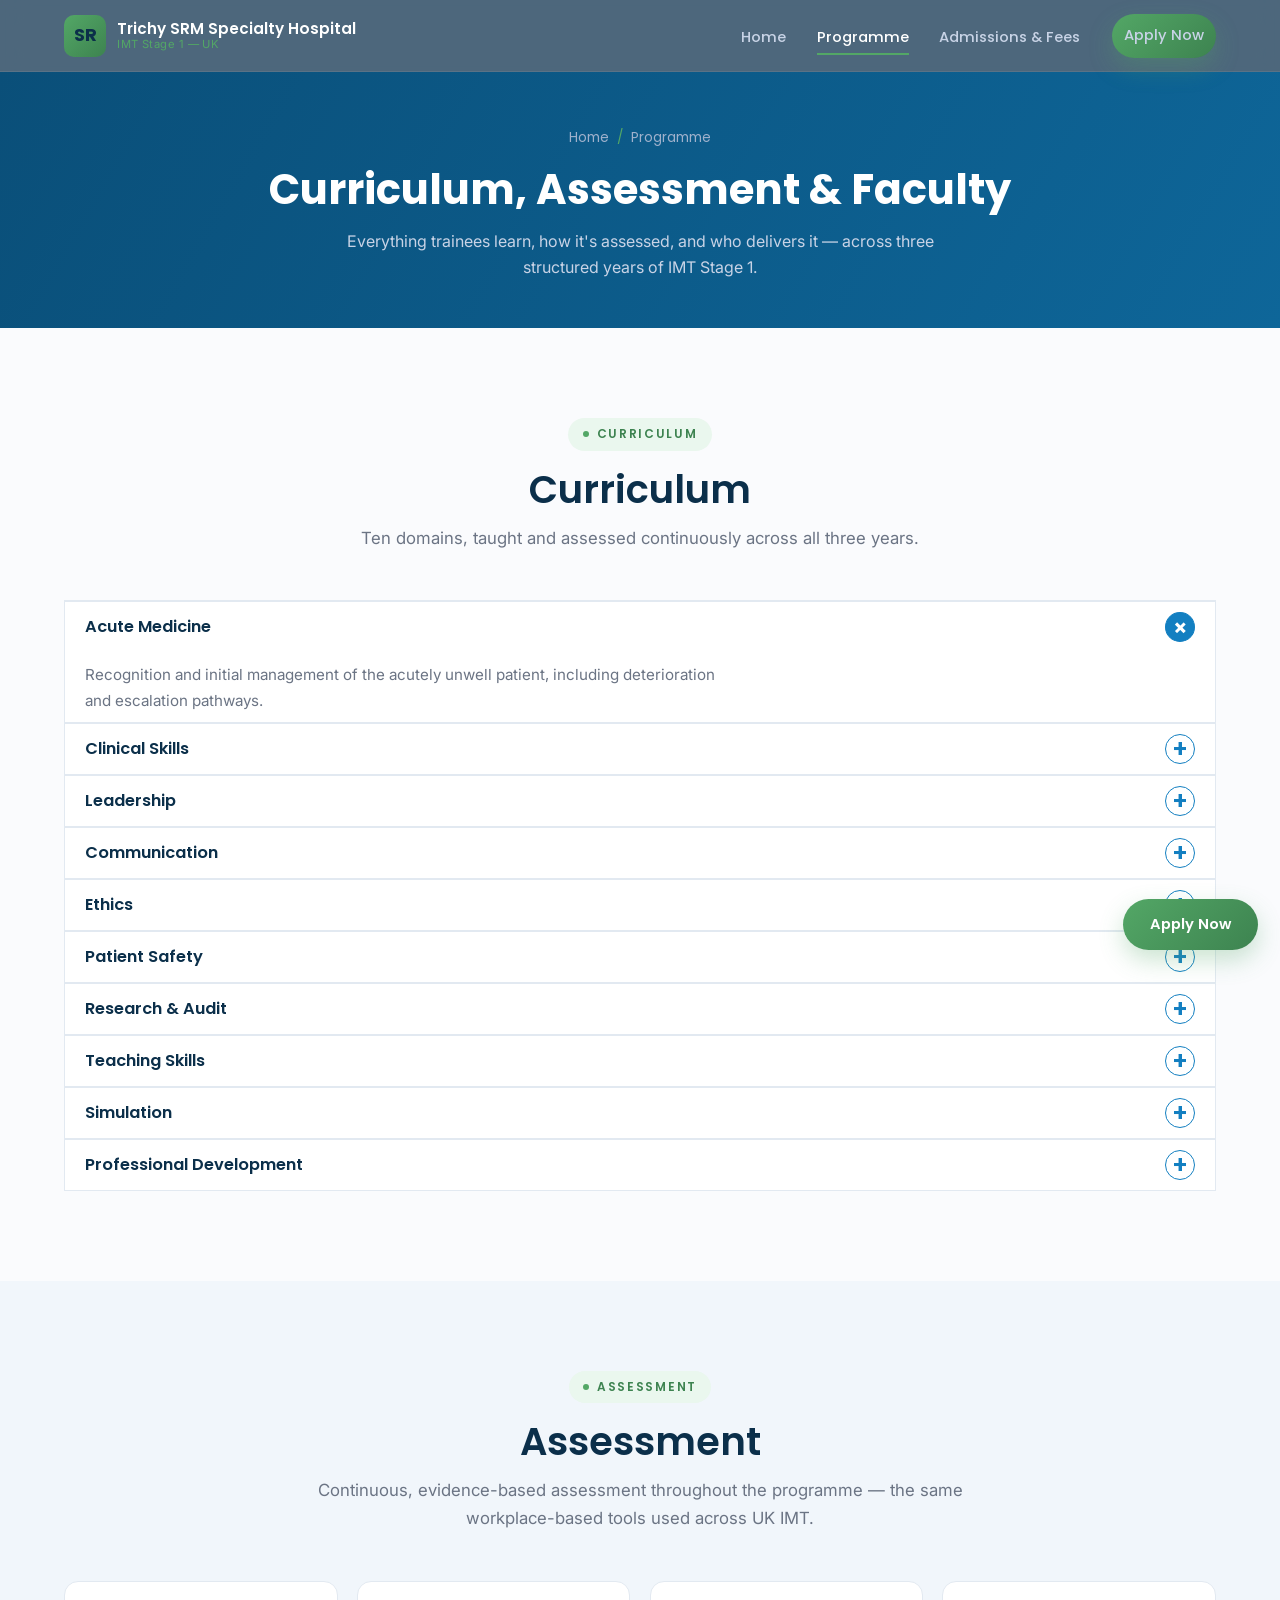
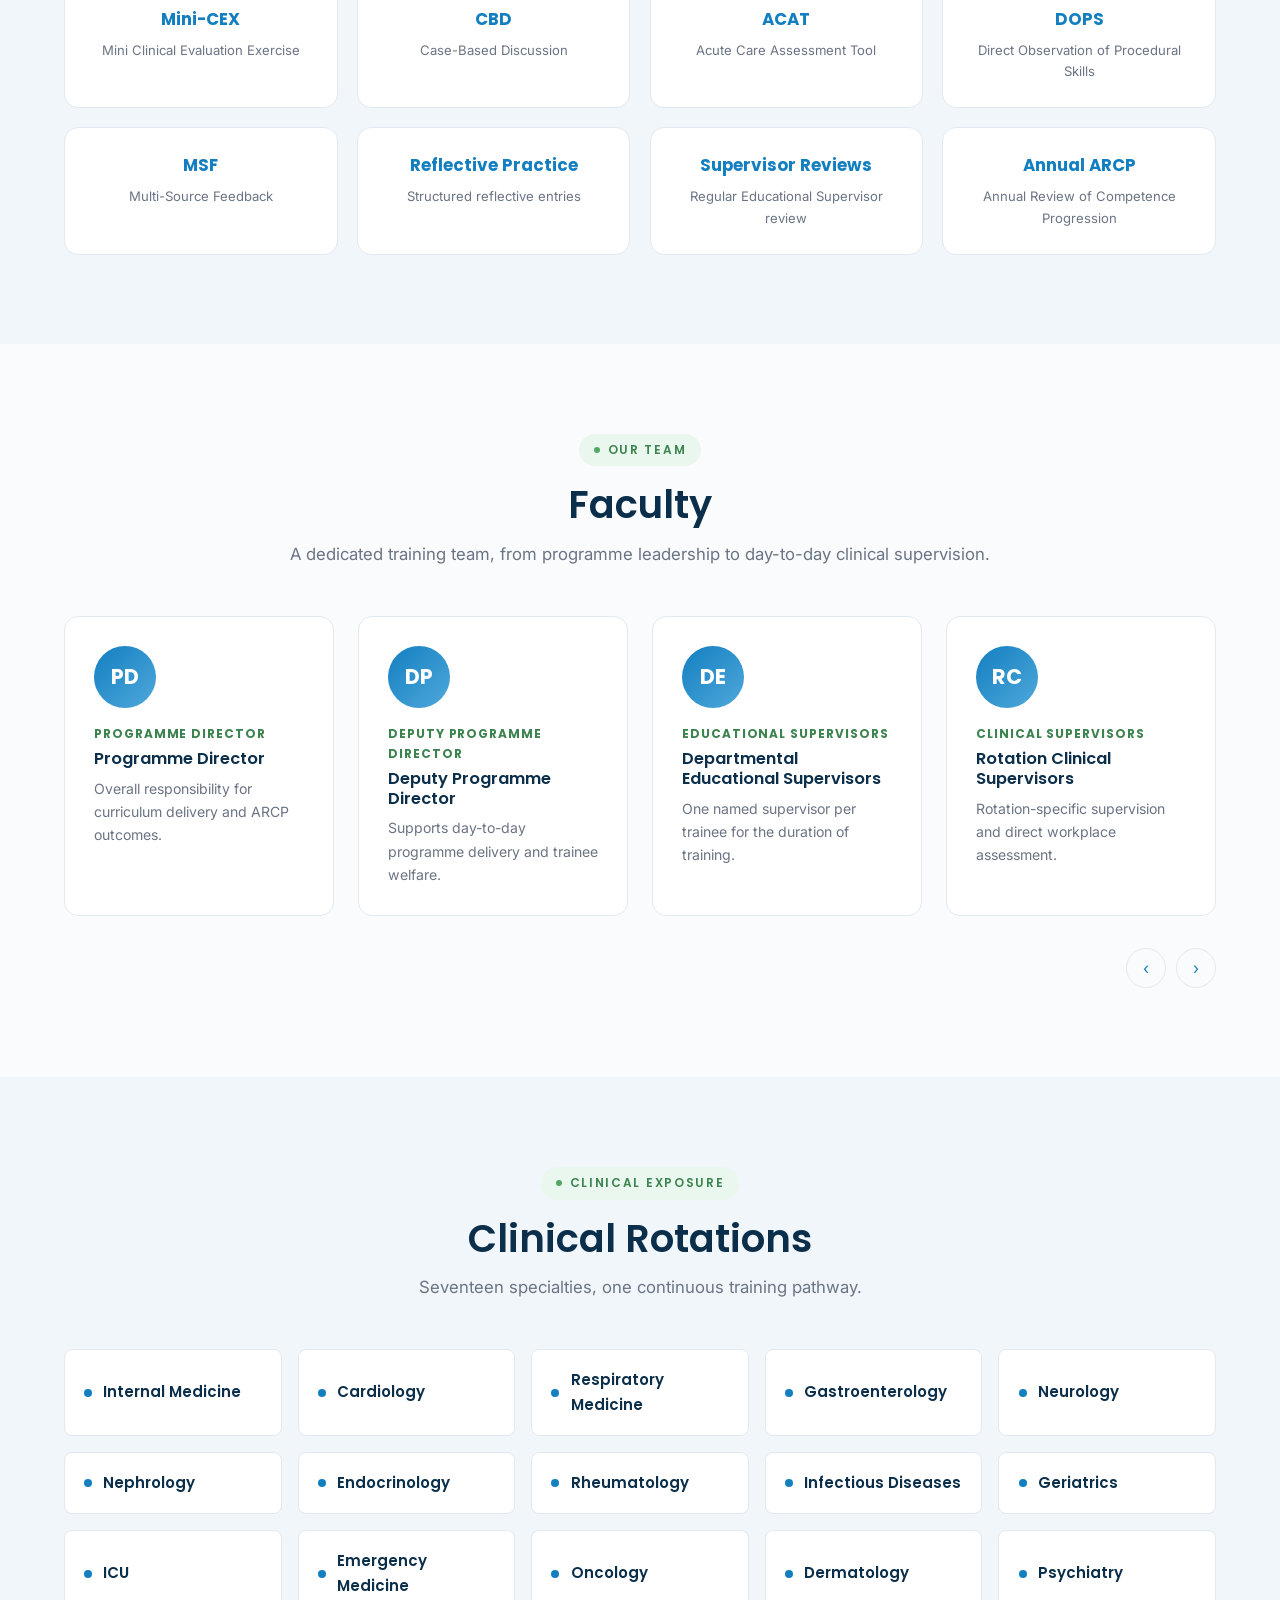
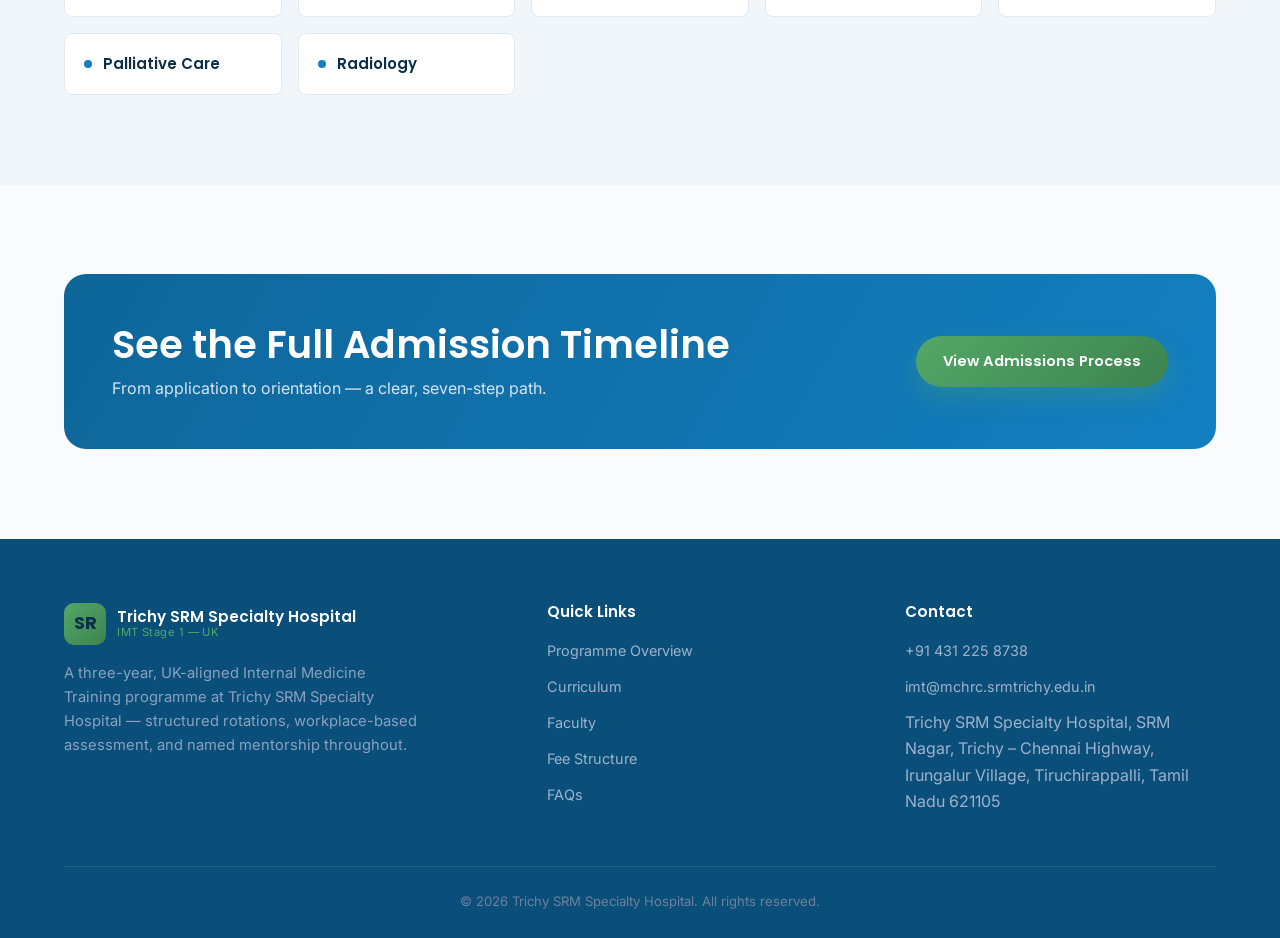
==== programme.html @ 598946b4 "First for IMT" ====
<!DOCTYPE html>
<html lang="en">
<head>
<meta charset="UTF-8" />
<meta name="viewport" content="width=device-width, initial-scale=1.0" />
<title>Programme, Curriculum & Faculty | IMT Stage 1 – Trichy SRM Specialty Hospital</title>
<meta name="description" content="Explore the IMT Stage 1 curriculum, workplace-based assessment methods and training faculty at Trichy SRM Specialty Hospital." />
<link rel="preconnect" href="https://fonts.googleapis.com">
<link rel="preconnect" href="https://fonts.gstatic.com" crossorigin>
<link href="https://fonts.googleapis.com/css2?family=Poppins:wght@500;600;700&family=Inter:wght@400;500;600&display=swap" rel="stylesheet">
<link rel="stylesheet" href="css/style.css" />
</head>
<body>

<header class="site-header" id="site-header"></header>

<section class="page-hero">
  <div class="container">
    <div class="breadcrumb"><a href="index.html" style="color:#9FB1CC">Home</a><span class="sep">/</span><span>Programme</span></div>
    <h1>Curriculum, Assessment &amp; Faculty</h1>
    <p>Everything trainees learn, how it's assessed, and who delivers it — across three structured years of IMT Stage 1.</p>
  </div>
</section>

<section class="section" id="curriculum"></section>

<section class="section section-alt" id="assessment"></section>

<section class="section" id="faculty"></section>

<section class="section section-alt" id="rotations"></section>

<section class="section" id="cta-1"></section>

<footer class="site-footer" id="site-footer"></footer>

<a href="admissions.html#apply" class="btn btn-gold sticky-apply" id="sticky-apply">Apply Now</a>

<script src="js/content.js"></script>
<script src="js/main.js"></script>
<script>
  renderHeader('programme.html');
  renderFooter();
  renderCurriculum();
  renderAssessment();
  renderFaculty();
  renderRotations();
  renderCtaBanner('cta-1', 'See the Full Admission Timeline', 'From application to orientation — a clear, seven-step path.', 'View Admissions Process', 'admissions.html#process');
</script>
</body>
</html>
---- css/style.css ----
/* ======================================================================
   SRM IMT — DESIGN TOKENS
   Primary: Sky Blue #137FC1 · Accent: Leaf Green #53A766
   Headings: Poppins · Body: Inter
   ====================================================================== */

:root {
  /* Colour */
  --c-primary: #137FC1;
  --c-primary-dark: #0E6699;
  --c-primary-darker: #0A4F79;
  --c-primary-light: #E8F4FC;
  --c-primary-mid: #4FA8DA;
  --c-gold: #53A766;
  --c-gold-light: #EAF7EE;
  --c-gold-dark: #3D8350;
  --c-navy: #0B2F4A;
  --c-ink: #131B2E;
  --c-text: #3B4454;
  --c-text-muted: #6B7484;
  --c-white: #FFFFFF;
  --c-bg: #FAFBFD;
  --c-bg-alt: #F1F6FB;
  --c-line: #E2E9F1;
  --c-success: #3D8350;

  /* Type */
  --f-head: 'Poppins', sans-serif;
  --f-body: 'Inter', sans-serif;

  /* Scale */
  --radius-sm: 8px;
  --radius-md: 14px;
  --radius-lg: 22px;
  --radius-pill: 999px;

  --shadow-sm: 0 2px 10px rgba(11, 37, 69, 0.06);
  --shadow-md: 0 10px 30px rgba(11, 37, 69, 0.10);
  --shadow-lg: 0 20px 55px rgba(11, 37, 69, 0.16);
  --shadow-gold: 0 10px 24px rgba(83, 167, 102, 0.30);

  --container: 1200px;
  --section-pad: clamp(3.5rem, 7vw, 6.5rem);
  --transition: 0.25s cubic-bezier(.4,0,.2,1);
}

@media (prefers-reduced-motion: reduce) {
  * { animation-duration: 0.001ms !important; animation-iteration-count: 1 !important; transition-duration: 0.001ms !important; scroll-behavior: auto !important; }
}

/* ---------- Reset ---------- */
* { box-sizing: border-box; margin: 0; padding: 0; }
html { scroll-behavior: smooth; }
body {
  font-family: var(--f-body);
  color: var(--c-text);
  background: var(--c-bg);
  line-height: 1.65;
  font-size: 16px;
  overflow-x: hidden;
}
img { max-width: 100%; display: block; }
a { color: inherit; text-decoration: none; }
ul { list-style: none; }
button { font: inherit; cursor: pointer; border: none; background: none; }
:focus-visible { outline: 3px solid var(--c-gold); outline-offset: 2px; }

h1, h2, h3, h4 { font-family: var(--f-head); color: var(--c-navy); line-height: 1.2; font-weight: 600; }
h1 { font-size: clamp(2.1rem, 4.6vw, 3.4rem); font-weight: 700; }
h2 { font-size: clamp(1.7rem, 3.2vw, 2.4rem); }
h3 { font-size: 1.25rem; }
p { color: var(--c-text); }

.container { max-width: var(--container); margin: 0 auto; padding: 0 1.5rem; }
.section { padding: var(--section-pad) 0; }
.section-alt { background: var(--c-bg-alt); }
.section-navy { background: var(--c-navy); color: #C8D3E6; }
.section-navy h2, .section-navy h3 { color: var(--c-white); }

.eyebrow {
  display: inline-flex;
  align-items: center;
  gap: 0.5rem;
  font-family: var(--f-head);
  font-size: 0.75rem;
  font-weight: 600;
  letter-spacing: 0.14em;
  text-transform: uppercase;
  color: var(--c-gold-dark);
  background: var(--c-gold-light);
  padding: 0.4rem 0.9rem;
  border-radius: var(--radius-pill);
  margin-bottom: 1rem;
}
.eyebrow::before { content: ''; width: 6px; height: 6px; border-radius: 50%; background: var(--c-gold); }

.section-head { max-width: 720px; margin-bottom: 3rem; }
.section-head.center { margin-left: auto; margin-right: auto; text-align: center; }
.section-head p { color: var(--c-text-muted); font-size: 1.05rem; margin-top: 0.75rem; }

.btn {
  display: inline-flex;
  align-items: center;
  gap: 0.5rem;
  padding: 0.85rem 1.7rem;
  min-height: 44px;
  border-radius: var(--radius-pill);
  font-family: var(--f-head);
  font-weight: 600;
  font-size: 0.92rem;
  transition: transform var(--transition), box-shadow var(--transition), background var(--transition), color var(--transition);
  white-space: nowrap;
}
.btn-gold {
  background: linear-gradient(135deg, var(--c-gold) 0%, var(--c-gold-dark) 100%);
  color: var(--c-navy);
  box-shadow: var(--shadow-gold);
}
.btn-gold:hover { transform: translateY(-2px); box-shadow: 0 14px 30px rgba(212,175,55,0.4); }
.btn-outline {
  border: 1.5px solid rgba(255,255,255,0.55);
  color: var(--c-white);
}
.btn-outline:hover { background: rgba(255,255,255,0.12); }
.btn-outline-navy {
  border: 1.5px solid var(--c-primary);
  color: var(--c-primary);
}
.btn-outline-navy:hover { background: var(--c-primary-light); }
.btn-block { width: 100%; justify-content: center; }

/* ---------- Header ---------- */
.site-header {
  position: sticky;
  top: 0;
  z-index: 500;
  background: #064e9ceb;
  backdrop-filter: blur(10px);
  border-bottom: 1px solid rgba(255,255,255,0.08);
}
.nav-wrap {
  display: flex;
  align-items: center;
  justify-content: space-between;
  padding: 0.85rem 1.5rem;
  max-width: var(--container);
  margin: 0 auto;
}
.brand { display: flex; align-items: center; gap: 0.7rem; color: var(--c-white); }
.brand-mark {
  width: 42px; height: 42px; border-radius: 10px;
  background: linear-gradient(135deg, var(--c-gold), var(--c-gold-dark));
  display: flex; align-items: center; justify-content: center;
  font-family: var(--f-head); font-weight: 700; color: var(--c-navy); font-size: 1.1rem;
  flex-shrink: 0;
}
.brand-text { display: flex; flex-direction: column; line-height: 1.2; }
.brand-text .name { font-family: var(--f-head); font-weight: 600; font-size: 0.95rem; }
.brand-text .sub { font-size: 0.7rem; color: var(--c-gold); letter-spacing: 0.04em; }

.main-nav { display: flex; align-items: center; gap: 2rem; }
.main-nav ul { display: flex; gap: 1.9rem; }
.main-nav a {
  color: #C8D3E6; font-family: var(--f-head); font-size: 0.92rem; font-weight: 500;
  position: relative; padding: 0.3rem 0; transition: color var(--transition);
}
.main-nav a:hover, .main-nav a.active { color: var(--c-white); }
.main-nav a.active::after {
  content: ''; position: absolute; left: 0; right: 0; bottom: -4px; height: 2px; background: var(--c-gold);
}
.nav-cta { display: flex; align-items: center; gap: 1rem; }
.nav-cta .btn{padding:3px 12px;}
.nav-toggle {
  display: none; flex-direction: column; gap: 5px; width: 26px;
}
.nav-toggle span { display: block; height: 2px; background: var(--c-white); border-radius: 2px; transition: var(--transition); }

/* ---------- Hero ---------- */
.hero {
  position: relative;
  background: radial-gradient(120% 140% at 15% 0%, #0C3E71 0%, var(--c-primary-darker) 55%, #061627 100%);
  color: var(--c-white);
  overflow: hidden;
  padding: clamp(3rem, 8vw, 6rem) 0 clamp(3rem, 6vw, 5rem);
}
.hero-grid {
  display: grid;
  grid-template-columns: 1.1fr 0.9fr;
  gap: 3rem;
  align-items: center;
}
.hero .eyebrow { background: rgba(83,167,102,0.16); color: var(--c-gold); }
.hero h1 { color: var(--c-white); }
.hero h1 .accent { display: block; color: var(--c-gold); font-size: 0.55em; font-weight: 500; margin-top: 0.5rem; letter-spacing: 0.02em; }
.hero p.lede { font-size: 1.15rem; color: #C8D3E6; margin: 1.5rem 0 2.2rem; max-width: 46ch; }
.hero-ctas { display: flex; flex-wrap: wrap; gap: 0.9rem; }

.pulse-wrap {
  position: relative;
  display: flex;
  align-items: center;
  justify-content: center;
}
.pulse-card {
  background: rgba(255,255,255,0.04);
  border: 1px solid rgba(255,255,255,0.12);
  border-radius: var(--radius-lg);
  padding: 2rem;
  width: 100%;
  backdrop-filter: blur(6px);
}
.pulse-card svg { width: 100%; height: auto; display: block; }
.pulse-line {
  fill: none;
  stroke: var(--c-gold);
  stroke-width: 2.5;
  stroke-linecap: round;
  stroke-linejoin: round;
  stroke-dasharray: 620;
  stroke-dashoffset: 620;
  animation: draw-pulse 3.2s ease-in-out infinite;
}
@keyframes draw-pulse {
  0% { stroke-dashoffset: 620; }
  55% { stroke-dashoffset: 0; }
  100% { stroke-dashoffset: -620; }
}
.pulse-caption { display: flex; justify-content: space-between; margin-top: 1.2rem; font-family: var(--f-head); font-size: 0.8rem; color: #9FB1CC; }
.pulse-caption b { color: var(--c-white); display: block; font-size: 1.4rem; font-family: var(--f-head); }

/* ---------- Stats ---------- */
.stats-bar {
  background: var(--c-white);
  border-bottom: 1px solid var(--c-line);
}
.stats-grid {
  display: grid;
  grid-template-columns: repeat(4, 1fr);
  gap: 1rem;
  padding: 2.5rem 0;
}
.stat { text-align: center; border-right: 1px solid var(--c-line); }
.stat:last-child { border-right: none; }
.stat .num {
  font-family: var(--f-head); font-weight: 700; font-size: clamp(1.9rem, 3.4vw, 2.6rem);
  color: var(--c-primary);
}
.stat .num .plus { color: var(--c-gold); }
.stat .lbl { color: var(--c-text-muted); font-size: 0.86rem; margin-top: 0.3rem; }

/* ---------- Why choose / feature cards ---------- */
.feature-grid {
  display: grid;
  grid-template-columns: repeat(3, 1fr);
  gap: 1.6rem;
}
.feature-card {
  background: var(--c-white);
  border: 1px solid var(--c-line);
  border-radius: var(--radius-md);
  padding: 2rem 1.7rem;
  transition: transform var(--transition), box-shadow var(--transition), border-color var(--transition);
}
.feature-card:hover { transform: translateY(-5px); box-shadow: var(--shadow-md); border-color: transparent; }
.icon-badge {
  width: 52px; height: 52px; border-radius: 14px;
  background: var(--c-primary-light);
  display: flex; align-items: center; justify-content: center;
  margin-bottom: 1.1rem;
  color: var(--c-primary);
}
.icon-badge svg { width: 26px; height: 26px; }
.feature-card h3 { margin-bottom: 0.5rem; font-size: 1.08rem; }
.feature-card p { font-size: 0.94rem; color: var(--c-text-muted); }

/* ---------- Overview split ---------- */
.overview-split {
  display: grid;
  grid-template-columns: 1fr 1fr;
  gap: 3.5rem;
  align-items: center;
}
.overview-visual {
  background: linear-gradient(155deg, var(--c-primary) 0%, var(--c-primary-darker) 100%);
  border-radius: var(--radius-lg);
  padding: 2.5rem;
  color: var(--c-white);
  position: relative;
  overflow: hidden;
}
.overview-visual::after {
  content: ''; position: absolute; inset: -40% -20% auto auto; width: 220px; height: 220px;
  background: radial-gradient(circle, rgba(83,167,102,0.35), transparent 70%);
}
.overview-visual .cap { font-family: var(--f-head); font-size: 0.8rem; letter-spacing: 0.1em; text-transform: uppercase; color: var(--c-gold); margin-bottom: 0.6rem; }
.overview-points { margin-top: 1.6rem; }
.overview-points li {
  display: flex; align-items: flex-start; gap: 0.7rem;
  padding: 0.55rem 0; border-bottom: 1px solid rgba(255,255,255,0.14);
  font-size: 0.94rem;
}
.overview-points li:last-child { border-bottom: none; }
.overview-points svg { flex-shrink: 0; margin-top: 3px; width: 16px; height: 16px; color: var(--c-gold); }

/* ---------- Timeline (signature element) ---------- */
.timeline {
  position: relative;
  display: grid;
  grid-template-columns: repeat(3, 1fr);
  gap: 2rem;
  margin-top: 2rem;
}
.timeline::before {
  content: '';
  position: absolute;
  top: 34px; left: 8%; right: 8%; height: 2px;
  background: repeating-linear-gradient(to right, var(--c-gold) 0, var(--c-gold) 8px, transparent 8px, transparent 16px);
  z-index: 0;
}
.timeline-item { position: relative; z-index: 1; }
.timeline-node {
  width: 68px; height: 68px; border-radius: 50%;
  background: var(--c-white);
  border: 2px solid var(--c-gold);
  display: flex; align-items: center; justify-content: center;
  font-family: var(--f-head); font-weight: 700; color: var(--c-primary);
  margin-bottom: 1.4rem;
  box-shadow: var(--shadow-sm);
}
.timeline-card {
  background: var(--c-white);
  border: 1px solid var(--c-line);
  border-radius: var(--radius-md);
  padding: 1.6rem;
  height: 100%;
}
.timeline-card .yr { font-size: 0.78rem; letter-spacing: 0.1em; text-transform: uppercase; color: var(--c-gold-dark); font-family: var(--f-head); font-weight: 700; }
.timeline-card h3 { margin: 0.35rem 0 0.6rem; }
.timeline-card p { font-size: 0.92rem; color: var(--c-text-muted); }

/* ---------- Rotations ---------- */
.rotation-grid {
  display: grid;
  grid-template-columns: repeat(auto-fill, minmax(180px, 1fr));
  gap: 1rem;
}
.rotation-chip {
  background: var(--c-white);
  border: 1px solid var(--c-line);
  border-radius: var(--radius-sm);
  padding: 1.1rem 1.2rem;
  font-family: var(--f-head);
  font-weight: 600;
  font-size: 0.94rem;
  color: var(--c-navy);
  display: flex;
  align-items: center;
  gap: 0.7rem;
  transition: border-color var(--transition), background var(--transition);
}
.rotation-chip:hover { border-color: var(--c-gold); background: var(--c-gold-light); }
.rotation-chip .dot { width: 8px; height: 8px; border-radius: 50%; background: var(--c-primary); flex-shrink: 0; }

/* ---------- Facilities ---------- */
.facility-grid {
  display: grid;
  grid-template-columns: repeat(3, 1fr);
  gap: 1.6rem;
}
.facility-card {
  background: var(--c-white);
  border-radius: var(--radius-md);
  padding: 1.9rem;
  border-top: 3px solid var(--c-gold);
  box-shadow: var(--shadow-sm);
}

/* ---------- CTA banner ---------- */
.cta-banner {
  background: linear-gradient(120deg, var(--c-primary-dark), var(--c-primary));
  border-radius: var(--radius-lg);
  padding: 3rem;
  display: flex;
  align-items: center;
  justify-content: space-between;
  gap: 2rem;
  color: var(--c-white);
  flex-wrap: wrap;
}
.cta-banner h2 { color: var(--c-white); margin-bottom: 0.4rem; }
.cta-banner p { color: #D6E4F5; }

/* ---------- Curriculum accordion ---------- */
.accordion-list { border-top: 1px solid var(--c-line); }
.accordion-item { border-bottom: 1px solid var(--c-line); }
.accordion-trigger {
  width: 100%;
  display: flex; align-items: center; justify-content: space-between;
  padding:10px 20px;
  text-align: left;
  font-family: var(--f-head); font-weight: 600; font-size: 1.02rem; color: var(--c-navy);
}
.accordion-trigger .plus {
  width: 30px; height: 30px; border-radius: 50%;
  border: 1.5px solid var(--c-primary);
  display: flex; align-items: center; justify-content: center;
  margin-left: 1rem;
  font-size:24px;
  color: var(--c-primary);
  transition: transform var(--transition), background var(--transition), color var(--transition);
}
.accordion-item.open .accordion-trigger .plus { background: var(--c-primary); color: var(--c-white); transform: rotate(135deg); }
.accordion-panel { max-height: 0; overflow: hidden; transition: max-height 0.35s ease; }
.accordion-panel-inner {   padding:10px 20px;
color: var(--c-text-muted); font-size: 0.95rem; max-width: 68ch; }

/* ---------- Assessment ---------- */
.method-grid { display: grid; grid-template-columns: repeat(4, 1fr); gap: 1.2rem; }
.method-card {
  background: var(--c-white); border: 1px solid var(--c-line); border-radius: var(--radius-md);
  padding: 1.5rem; text-align: center;
}
.method-card .abbr { font-family: var(--f-head); font-weight: 700; color: var(--c-primary); font-size: 1.05rem; margin-bottom: 0.4rem; }
.method-card .full { font-size: 0.82rem; color: var(--c-text-muted); }

/* ---------- Faculty carousel ---------- */
.faculty-track-wrap { position: relative; }
.faculty-track {
  display: flex; gap: 1.5rem; overflow-x: auto; scroll-snap-type: x mandatory;
  padding-bottom: 1rem;
  scrollbar-width: thin;
  scrollbar-color: var(--c-gold) transparent;
}
.faculty-track::-webkit-scrollbar { height: 6px; }
.faculty-track::-webkit-scrollbar-thumb { background: var(--c-gold); border-radius: 3px; }
.faculty-card {
  min-width: 270px; scroll-snap-align: start;
  background: var(--c-white); border-radius: var(--radius-md); border: 1px solid var(--c-line);
  padding: 1.8rem;
}
.faculty-avatar {
  width: 62px; height: 62px; border-radius: 50%;
  background: linear-gradient(135deg, var(--c-primary), var(--c-primary-mid));
  color: var(--c-white); font-family: var(--f-head); font-weight: 700; font-size: 1.3rem;
  display: flex; align-items: center; justify-content: center; margin-bottom: 1rem;
}
.faculty-card .role { font-size: 0.75rem; letter-spacing: 0.08em; text-transform: uppercase; color: var(--c-gold-dark); font-family: var(--f-head); font-weight: 700; }
.faculty-card h3 { margin: 0.35rem 0 0.5rem; font-size: 1.02rem; }
.faculty-card p { font-size: 0.88rem; color: var(--c-text-muted); }
.faculty-arrows { display: flex; gap: 0.6rem; margin-top: 1rem; justify-content: flex-end; }
.arrow-btn {
  width: 40px; height: 40px; border-radius: 50%; border: 1px solid var(--c-line);
  display: flex; align-items: center; justify-content: center; color: var(--c-primary);
  transition: background var(--transition), color var(--transition);
}
.arrow-btn:hover { background: var(--c-primary); color: var(--c-white); }

/* ---------- Process steps ---------- */
.steps-list { display: flex; flex-direction: column; }
.step-row {
  display: grid; grid-template-columns: 56px 1fr; gap: 1.2rem;
  position: relative; padding-bottom: 2.2rem;
}
.step-row:last-child { padding-bottom: 0; }
.step-num {
  width: 44px; height: 44px; border-radius: 50%;
  background: var(--c-navy); color: var(--c-white);
  font-family: var(--f-head); font-weight: 700;
  display: flex; align-items: center; justify-content: center; z-index: 1;
}
.step-row:not(:last-child)::before {
  content: ''; position: absolute; left: 21px; top: 44px; bottom: 0; width: 2px;
  background: var(--c-line);
}
.step-body h3 { font-size: 1.02rem; margin-bottom: 0.3rem; }
.step-body p { font-size: 0.92rem; color: var(--c-text-muted); }

/* ---------- Fee table ---------- */
.fee-table-wrap { overflow-x: auto; border-radius: var(--radius-md); box-shadow: var(--shadow-sm); }
.fee-table { width: 100%; border-collapse: collapse; background: var(--c-white); min-width: 480px; }
.fee-table tr:not(:last-child) td { border-bottom: 1px solid var(--c-line); }
.fee-table td { padding: 1rem 1.4rem; font-size: 0.95rem; }
.fee-table td:first-child { font-family: var(--f-head); font-weight: 600; color: var(--c-navy); width: 42%; background: var(--c-bg-alt); }
.fee-table td:last-child { color: var(--c-text); }

.fee-columns { display: grid; grid-template-columns: 1fr 1fr; gap: 1.6rem; margin-top: 2rem; }
.fee-col { border-radius: var(--radius-md); padding: 1.8rem; }
.fee-col.includes { background: #EAF7EF; border: 1px solid #BFE6CC; }
.fee-col.excludes { background: #FCEFEF; border: 1px solid #F0C9C9; }
.fee-col h3 { display: flex; align-items: center; gap: 0.5rem; margin-bottom: 1rem; font-size: 1.02rem; }
.fee-col li { display: flex; gap: 0.6rem; font-size: 0.92rem; padding: 0.35rem 0; align-items: flex-start; }
.fee-col.includes li::before { content: '✓'; color: var(--c-success); font-weight: 700; }
.fee-col.excludes li::before { content: '–'; color: #C0392B; font-weight: 700; }

/* ---------- FAQ ---------- */
.faq-item { border: 1px solid var(--c-line); border-radius: var(--radius-md); margin-bottom: 0.85rem; background: var(--c-white); overflow: hidden; }
.faq-item .accordion-trigger { padding: 1.1rem 1.4rem; }
.faq-item .accordion-panel-inner { padding: 0 1.4rem 1.2rem; }

/* ---------- Contact ---------- */
.contact-grid { display: grid; grid-template-columns: 1fr 1fr; gap: 2.5rem; }
.contact-form { background: var(--c-white); border-radius: var(--radius-lg); padding: 2.2rem; box-shadow: var(--shadow-md); }
.form-row { display: grid; grid-template-columns: 1fr 1fr; gap: 1rem; }
.field { margin-bottom: 1.1rem; }
.field label { display: block; font-family: var(--f-head); font-size: 0.82rem; font-weight: 600; color: var(--c-navy); margin-bottom: 0.4rem; }
.field input, .field select, .field textarea {
  width: 100%; padding: 0.75rem 1rem; border: 1px solid var(--c-line); border-radius: var(--radius-sm);
  font-family: var(--f-body); font-size: 0.94rem; background: var(--c-bg); transition: border-color var(--transition);
}
.field input:focus, .field select:focus, .field textarea:focus { border-color: var(--c-primary); outline: none; }
.field textarea { resize: vertical; min-height: 100px; }
.form-note { font-size: 0.82rem; color: var(--c-text-muted); margin-top: 0.8rem; text-align: center; }
.form-success { display: none; text-align: center; padding: 2rem 0; }
.form-success.show { display: block; }
.form-success svg { width: 48px; height: 48px; color: var(--c-success); margin: 0 auto 1rem; }

.contact-info { display: flex; flex-direction: column; gap: 1.4rem; }
.contact-card { background: var(--c-white); border: 1px solid var(--c-line); border-radius: var(--radius-md); padding: 1.4rem 1.6rem; display: flex; gap: 1rem; align-items: flex-start; }
.contact-card .icon-badge { margin-bottom: 0; flex-shrink: 0; }
.contact-card h4 { font-family: var(--f-head); font-size: 0.95rem; color: var(--c-navy); margin-bottom: 0.25rem; }
.contact-card p { font-size: 0.9rem; color: var(--c-text-muted); }
.map-frame { border-radius: var(--radius-md); overflow: hidden; border: 1px solid var(--c-line); height: 220px; }
.map-frame iframe { width: 100%; height: 100%; border: 0; }

/* ---------- Sticky apply ---------- */
.sticky-apply {
  position: fixed; bottom: 22px; right: 22px; z-index: 600;
  transform: translateY(140%); transition: transform 0.35s ease;
}
.sticky-apply.show { transform: translateY(0); }

/* ---------- Footer ---------- */
.site-footer { background: var(--c-primary-darker); color: #9FB1CC; padding: 4rem 0 1.6rem; }
.footer-grid { display: grid; grid-template-columns: 1.4fr 1fr 1fr; gap: 3rem; margin-bottom: 2.6rem; }
.footer-brand .brand { margin-bottom: 1rem; }
.footer-brand p { color: #8CA0C0; font-size: 0.92rem; max-width: 40ch; }
.footer-col h4 { font-family: var(--f-head); color: var(--c-white); font-size: 0.95rem; margin-bottom: 1rem; }
.footer-col li { margin-bottom: 0.6rem; }
.footer-col a { font-size: 0.9rem; color: #9FB1CC; transition: color var(--transition); }
.footer-col a:hover { color: var(--c-gold); }
.footer-bottom { border-top: 1px solid rgba(255,255,255,0.1); padding-top: 1.5rem; text-align: center; font-size: 0.82rem; color: #6E80A0; }

/* ---------- Page hero (inner pages) ---------- */
.page-hero {
  background: linear-gradient(120deg, var(--c-primary-darker), var(--c-primary-dark));
  color: var(--c-white);
  padding: 3.4rem 0 3rem;
  text-align: center;
}
.page-hero h1 { color: var(--c-white); font-size: clamp(1.9rem, 4vw, 2.6rem); }
.page-hero p { color: #C8D3E6; max-width: 60ch; margin: 0.8rem auto 0; }
.breadcrumb { display: flex; justify-content: center; gap: 0.5rem; font-size: 0.85rem; color: #9FB1CC; margin-bottom: 1rem; font-family: var(--f-head); }
.breadcrumb .sep { color: var(--c-gold); }

/* ======================================================================
   RESPONSIVE — mobile given first priority in every section
   ====================================================================== */

/* ---------- Touch & viewport basics ---------- */
* { -webkit-tap-highlight-color: transparent; }

@media (max-width: 1024px) {
  :root { --section-pad: clamp(2.75rem, 6vw, 4.5rem); }
  .container { padding: 0 1.25rem; }
  .hero-grid { grid-template-columns: 1fr; gap: 2.2rem; }
  .pulse-wrap { order: -1; max-width: 460px; margin: 0 auto; }
  .overview-split { grid-template-columns: 1fr; gap: 2.4rem; }
  .method-grid { grid-template-columns: repeat(2, 1fr); }
  .facility-grid { grid-template-columns: repeat(2, 1fr); }
  .footer-grid { grid-template-columns: 1fr 1fr; gap: 2.2rem; }
  .footer-brand { grid-column: 1 / -1; }
}

@media (max-width: 860px) {
  /* Header / mobile nav */
  .nav-wrap { padding: 0.7rem 1.25rem; }
  .brand-mark { width: 38px; height: 38px; font-size: 1rem; }
  .brand-text .name { font-size: 0.88rem; }
  .main-nav {
    position: fixed; top: 62px; left: 0; right: 0; bottom: 0;
    background: rgba(10, 47, 74, 0.97);
    backdrop-filter: blur(18px);
    -webkit-backdrop-filter: blur(18px);
    flex-direction: column; align-items: stretch;
    padding: 1.5rem 1.5rem 2.5rem;
    gap: 1.5rem;
    transform: translateX(100%);
    transition: transform 0.32s cubic-bezier(.4,0,.2,1);
    overflow-y: auto;
    z-index: 490;
  }
  .main-nav.open { transform: translateX(0); }
  .main-nav ul { flex-direction: column; gap: 0.2rem; }
  .main-nav ul a { display: block; padding: 1rem 0.4rem; font-size: 1.02rem; border-bottom: 1px solid rgba(255,255,255,0.08); }
  .nav-cta { flex-direction: column; align-items: stretch; margin-top: 0.5rem; }
  .nav-cta .btn { justify-content: center; padding: 0.9rem 1.5rem; }
  .nav-toggle { display: flex; z-index: 495; position: relative; }
  .nav-toggle span { transform-origin: center; }
  .nav-toggle.open span:nth-child(1) { transform: translateY(7px) rotate(45deg); }
  .nav-toggle.open span:nth-child(2) { opacity: 0; }
  .nav-toggle.open span:nth-child(3) { transform: translateY(-7px) rotate(-45deg); }
  body.nav-open { overflow: hidden; }

  /* Hero */
  .hero { padding: 2.2rem 0 2.6rem; text-align: center; }
  .hero .eyebrow { margin-left: auto; margin-right: auto; }
  .hero p.lede { margin-left: auto; margin-right: auto; }
  .hero-ctas { justify-content: center; }
  .pulse-card { padding: 1.5rem; }

  /* Stats */
  .stats-grid { grid-template-columns: repeat(2, 1fr); gap: 1.4rem 1rem; padding: 2rem 0; }
  .stat:nth-child(2n) { border-right: none; }
  .stat { border-right: 1px solid var(--c-line); padding-bottom: 1rem; }

  /* Section spacing + headers */
  .section-head { margin-bottom: 2.2rem; }
  .section-head.center { text-align: left; margin-left: 0; }

  /* Cards grids */
  .feature-grid, .facility-grid { grid-template-columns: repeat(2, 1fr); gap: 1.1rem; }
  .feature-card, .facility-card { padding: 1.5rem 1.3rem; }

  /* Timeline -> vertical rail */
  .timeline { grid-template-columns: 1fr; gap: 1.4rem; }
  .timeline::before { display: none; }
  .timeline-item { display: flex; gap: 1rem; align-items: flex-start; }
  .timeline-node { width: 52px; height: 52px; margin-bottom: 0; flex-shrink: 0; font-size: 0.9rem; }
  .timeline-card { flex: 1; padding: 1.3rem; }

  /* Rotations */
  .rotation-grid { grid-template-columns: repeat(auto-fill, minmax(140px, 1fr)); gap: 0.75rem; }
  .rotation-chip { padding: 0.9rem 1rem; font-size: 0.88rem; }

  /* CTA banner */
  .cta-banner { flex-direction: column; text-align: center; padding: 2.2rem 1.6rem; border-radius: var(--radius-md); }
  .cta-banner .btn { width: 100%; justify-content: center; }

  /* Assessment methods */
  .method-card { padding: 1.1rem 0.9rem; }

  /* Faculty carousel */
  .faculty-track { gap: 1rem; scroll-padding-left: 1.25rem; margin: 0 -1.25rem; padding: 0 1.25rem 1rem; }
  .faculty-card { min-width: 240px; padding: 1.4rem; }

  /* Process steps */
  .step-num { width: 38px; height: 38px; font-size: 0.9rem; }
  .step-row { grid-template-columns: 38px 1fr; gap: 1rem; padding-bottom: 1.8rem; }
  .step-row:not(:last-child)::before { left: 18px; top: 38px; }

  /* Fee table -> stacked cards */
  .fee-table-wrap { overflow: visible; box-shadow: none; border-radius: 0; }
  .fee-table, .fee-table tbody, .fee-table tr, .fee-table td { display: block; width: 100%; }
  .fee-table { min-width: 0; }
  .fee-table tr {
    background: var(--c-white); border: 1px solid var(--c-line); border-radius: var(--radius-md);
    margin-bottom: 0.85rem; overflow: hidden;
  }
  .fee-table tr:last-child { margin-bottom: 0; }
  .fee-table tr:not(:last-child) td { border-bottom: none; }
  .fee-table td:first-child {
    width: auto; font-size: 0.75rem; letter-spacing: 0.06em; text-transform: uppercase;
    padding: 0.85rem 1.1rem 0.3rem; background: transparent; color: var(--c-primary);
  }
  .fee-table td:last-child { padding: 0 1.1rem 0.9rem; font-size: 1rem; font-weight: 500; color: var(--c-navy); }
  .fee-columns { grid-template-columns: 1fr; gap: 1.1rem; margin-top: 1.6rem; }
  .fee-col { padding: 1.4rem; }

  /* Contact */
  .contact-grid { grid-template-columns: 1fr; gap: 1.8rem; }
  .contact-form { padding: 1.6rem; }
  .contact-card { padding: 1.1rem 1.2rem; }

  /* Page hero (inner pages) */
  .page-hero { padding: 2.4rem 0 2.2rem; }
  .breadcrumb { flex-wrap: wrap; }

  /* Footer */
  .site-footer { padding: 3rem 0 1.3rem; }
  .footer-grid { grid-template-columns: 1fr; gap: 2rem; text-align: left; }
}

@media (max-width: 640px) {
  h2 { font-size: clamp(1.5rem, 6vw, 1.9rem); }
  .section { padding: clamp(2.4rem, 9vw, 3rem) 0; }

  .feature-grid, .facility-grid { grid-template-columns: 1fr; }
  .method-grid { grid-template-columns: 1fr 1fr; gap: 0.9rem; }
  .stats-grid { grid-template-columns: 1fr 1fr; }

  .form-row { grid-template-columns: 1fr; gap: 0; }
  .hero-ctas { flex-direction: column; align-items: stretch; }
  .hero-ctas .btn { justify-content: center; width: 100%; }

  .stat { border-right: none !important; border-bottom: 1px solid var(--c-line); padding: 1rem 0; }
  .stat:last-child, .stat:nth-last-child(2) { border-bottom: none; }

  /* Prevent iOS auto-zoom on form focus */
  .field input, .field select, .field textarea { font-size: 16px; }

  /* Sticky apply becomes a full-width bottom bar on phones */
  .sticky-apply {
    left: 16px; right: 16px; bottom: max(16px, env(safe-area-inset-bottom));
    width: auto; justify-content: center; text-align: center;
    box-shadow: 0 12px 30px rgba(11,37,69,0.28);
  }

  .faculty-arrows { display: none; }

  .fee-table td:first-child { font-size: 0.7rem; }
  .contact-card { flex-wrap: wrap; }
  .map-frame { height: 180px; }
}

@media (max-width: 400px) {
  .container { padding: 0 1rem; }
  h1 { font-size: clamp(1.7rem, 8vw, 2rem); }
  .method-grid { grid-template-columns: 1fr; }
  .stats-grid { grid-template-columns: 1fr; }
  .stat { border-bottom: 1px solid var(--c-line); }
  .stat:last-child { border-bottom: none; }
  .rotation-grid { grid-template-columns: repeat(auto-fill, minmax(120px, 1fr)); }
  .brand-text .sub { display: none; }
}

@media (hover: none) {
  .feature-card:hover, .facility-card:hover, .timeline-card:hover,
  .method-card:hover, .faculty-card:hover { transform: none; }
}


/* ======================================================================
   REFINED THEME — Sky Blue #137FC1 · Leaf Green #53A766
   A clean, light-touch upgrade: subtle glass on the header only,
   crisp cards with soft shadows, and a two-colour accent system
   used consistently across icons, links, and hover states.
   ====================================================================== */

::selection { background: var(--c-gold); color: var(--c-white); }
::-webkit-scrollbar { width: 9px; height: 9px; }
::-webkit-scrollbar-track { background: var(--c-bg-alt); }
::-webkit-scrollbar-thumb { background: var(--c-primary); border-radius: 10px; }
::-webkit-scrollbar-thumb:hover { background: var(--c-gold); }

/* ---------- Header — clean frosted glass ---------- */
.site-header {
  background: rgba(10, 47, 74, 0.72);
  backdrop-filter: blur(14px) saturate(160%);
  -webkit-backdrop-filter: blur(14px) saturate(160%);
  border-bottom: 1px solid rgba(255, 255, 255, 0.08);
}

/* ---------- Cards — simple, consistent depth ---------- */
.feature-card,
.facility-card,
.timeline-card,
.method-card,
.faculty-card,
.contact-card,
.fee-col,
.faq-item,
.accordion-item {
  background: var(--c-white);
  border: 1px solid var(--c-line);
  transition: transform var(--transition), box-shadow var(--transition), border-color var(--transition);
}
.feature-card:hover,
.facility-card:hover,
.timeline-card:hover,
.method-card:hover,
.faculty-card:hover {
  transform: translateY(-4px);
  box-shadow: var(--shadow-md);
  border-color: var(--c-gold);
}
.rotation-chip:hover {
  border-color: var(--c-gold);
  background: var(--c-gold-light);
}

/* ---------- Icon badges — two-colour system ---------- */
.icon-badge {
  background: var(--c-primary-light);
  color: var(--c-primary);
}
.facility-card { border-top: 3px solid var(--c-gold); }
.timeline-node { border-color: var(--c-gold); color: var(--c-primary); }
.rotation-chip .dot { background: var(--c-primary); }
.fee-col.includes li::before { color: var(--c-gold-dark); }

/* ---------- Buttons ---------- */
.btn-gold {
  background: linear-gradient(135deg, var(--c-gold) 0%, var(--c-gold-dark) 100%);
  color: var(--c-white);
}
.btn-gold:hover { box-shadow: 0 14px 30px rgba(83, 167, 102, 0.35); }
.btn-outline-navy:hover { background: var(--c-primary-light); }

/* ---------- Section rhythm ---------- */
.stats-bar { border-bottom: 1px solid var(--c-line); }
.overview-visual,
.cta-banner {
  background: linear-gradient(120deg, var(--c-primary-dark), var(--c-primary));
}

/* ---------- Gentle entrance on hero ---------- */
@keyframes fadeInUp {
  from { opacity: 0; transform: translateY(16px); }
  to   { opacity: 1; transform: translateY(0); }
}
.hero-grid > * { animation: fadeInUp 0.8s cubic-bezier(.4,0,.2,1) both; }
.hero-grid > *:nth-child(2) { animation-delay: 0.1s; }

/* ======================================================================
   PRELOADER — home page only
   ====================================================================== */
.page-loader {
  position: fixed;
  inset: 0;
  z-index: 9999;
  display: flex;
  align-items: center;
  justify-content: center;
  background: linear-gradient(135deg, var(--c-primary-darker), var(--c-navy));
  transition: opacity 0.5s ease, visibility 0.5s ease;
}
.page-loader.is-hidden { opacity: 0; visibility: hidden; pointer-events: none; }
.loader-panel {
  display: flex;
  flex-direction: column;
  align-items: center;
  gap: 1.3rem;
  padding: 2.6rem 3rem;
  border-radius: var(--radius-lg);
  background: rgba(255, 255, 255, 0.06);
  border: 1px solid rgba(255, 255, 255, 0.12);
  backdrop-filter: blur(14px);
  -webkit-backdrop-filter: blur(14px);
}
.loader-ring { position: relative; width: 70px; height: 70px; }
.loader-ring::before,
.loader-ring::after { content: ''; position: absolute; inset: 0; border-radius: 50%; border: 3px solid transparent; }
.loader-ring::before { border-color: rgba(255, 255, 255, 0.14); }
.loader-ring::after { border-top-color: var(--c-gold); border-right-color: var(--c-gold); animation: loader-spin 0.9s linear infinite; }
.loader-mark {
  position: absolute; inset: 11px; border-radius: 50%;
  background: linear-gradient(135deg, var(--c-gold), var(--c-gold-dark));
  display: flex; align-items: center; justify-content: center;
  font-family: var(--f-head); font-weight: 700; font-size: 1.1rem; color: var(--c-white);
}
@keyframes loader-spin { to { transform: rotate(360deg); } }
.loader-text { text-align: center; font-family: var(--f-head); color: var(--c-white); font-weight: 600; font-size: 0.92rem; }
.loader-text span { display: block; margin-top: 0.3rem; font-size: 0.63rem; font-weight: 600; letter-spacing: 0.14em; text-transform: uppercase; color: var(--c-gold); }
.loader-bar { width: 150px; height: 4px; border-radius: 999px; background: rgba(255, 255, 255, 0.12); overflow: hidden; }
.loader-bar::after {
  content: ''; display: block; height: 100%; width: 35%; border-radius: 999px;
  background: var(--c-gold);
  animation: loader-bar-move 1.2s ease-in-out infinite;
}
@keyframes loader-bar-move { 0% { transform: translateX(-120%); } 100% { transform: translateX(380%); } }

@media (prefers-reduced-motion: reduce) {
  .page-loader { transition: none; }
  .loader-ring::after, .loader-bar::after { animation: none; }
}
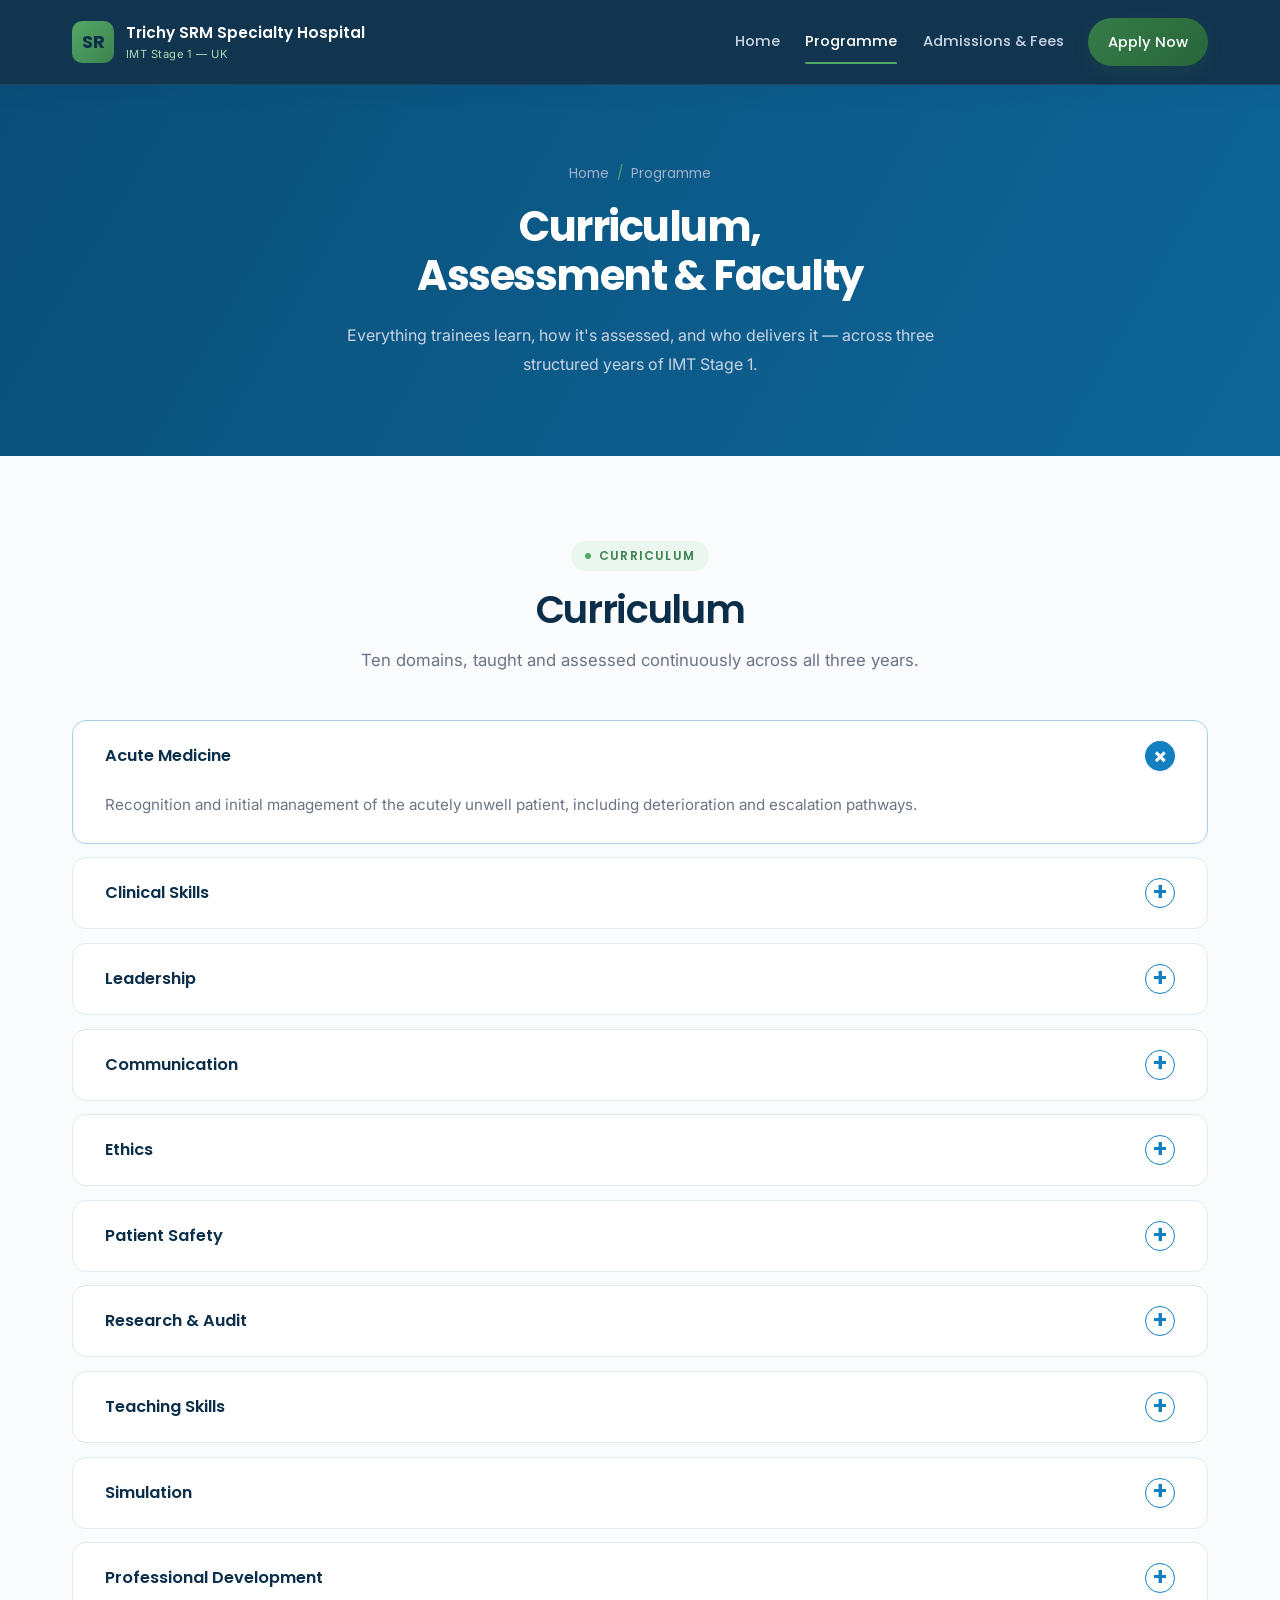
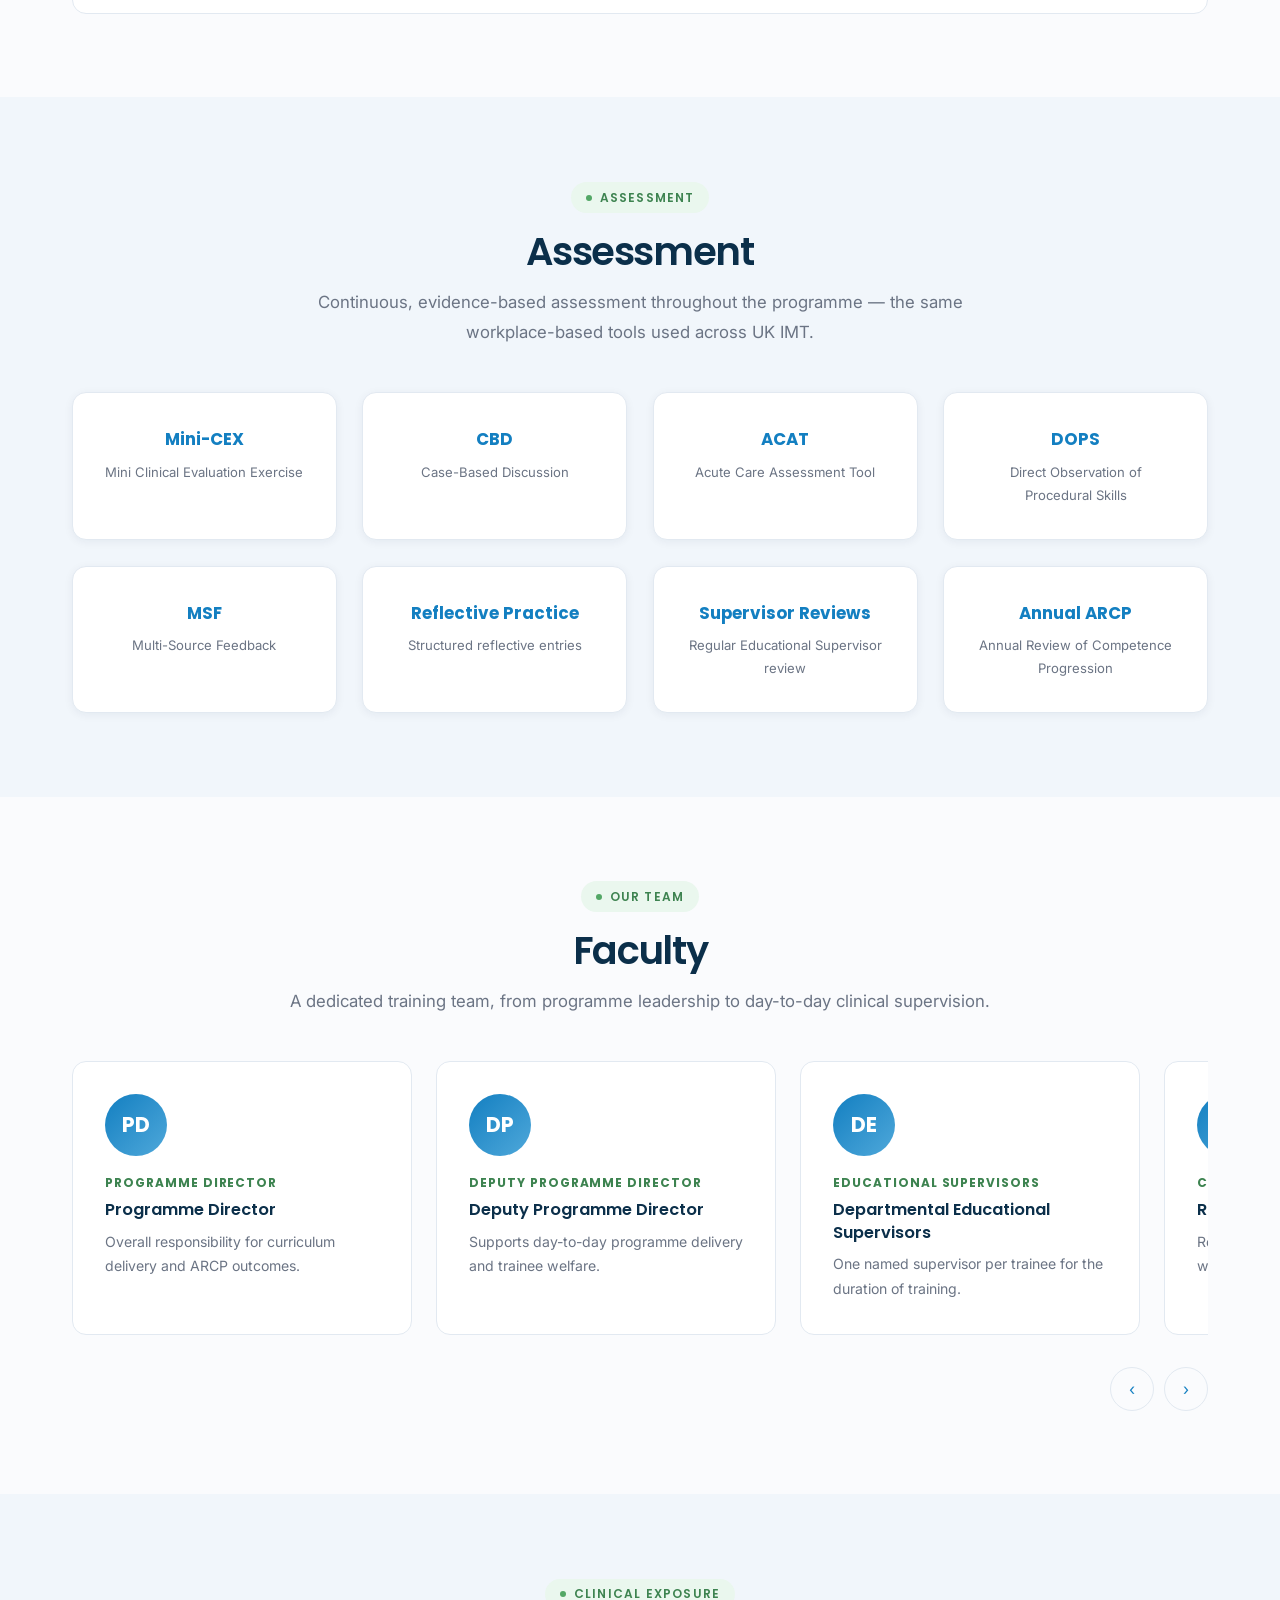
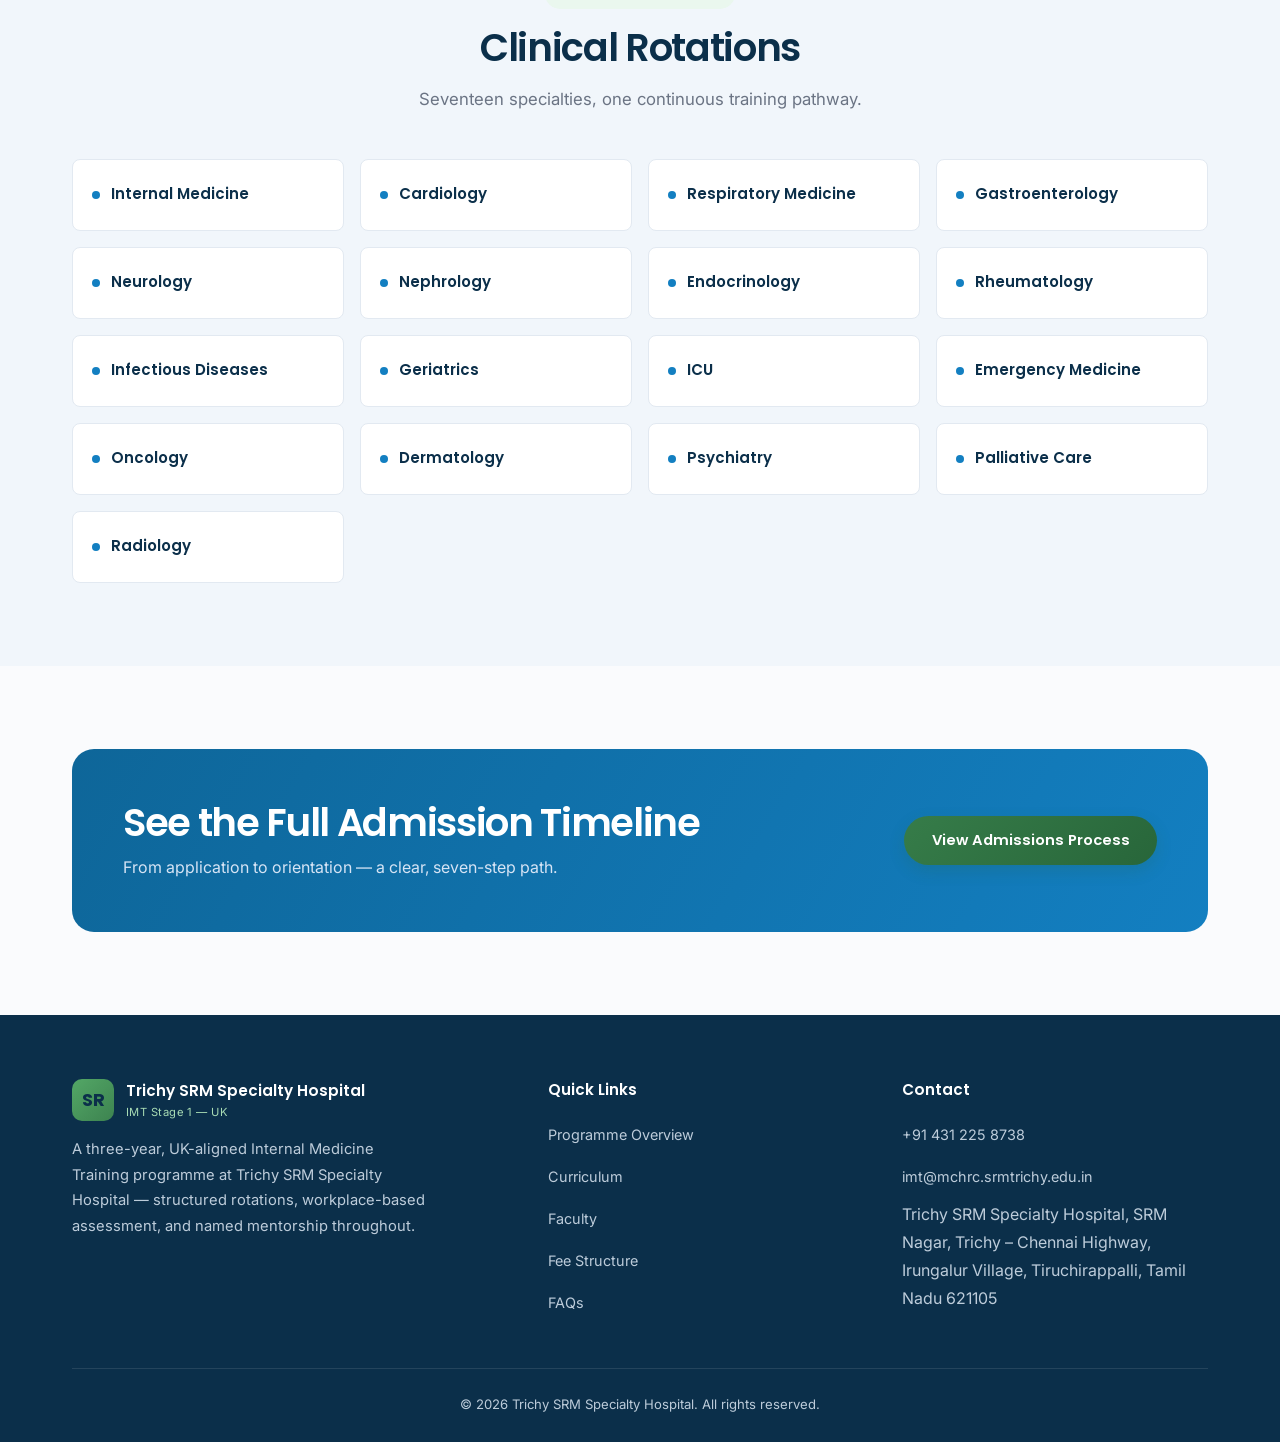
==== commit 4713cb33: "New changes for the apply now" ====
--- a/programme.html
+++ b/programme.html
@@ -34,7 +34,7 @@
 
 <footer class="site-footer" id="site-footer"></footer>
 
-<a href="admissions.html#apply" class="btn btn-gold sticky-apply" id="sticky-apply">Apply Now</a>
+<a href="admissions.html#apply" class="btn btn-gold sticky-apply" id="sticky-apply" data-apply-trigger>Apply Now</a>
 
 <script src="js/content.js"></script>
 <script src="js/main.js"></script>
--- a/css/style.css
+++ b/css/style.css
@@ -201,32 +201,6 @@
   align-items: center;
   justify-content: center;
 }
-.pulse-card {
-  background: rgba(255,255,255,0.04);
-  border: 1px solid rgba(255,255,255,0.12);
-  border-radius: var(--radius-lg);
-  padding: 2rem;
-  width: 100%;
-  backdrop-filter: blur(6px);
-}
-.pulse-card svg { width: 100%; height: auto; display: block; }
-.pulse-line {
-  fill: none;
-  stroke: var(--c-gold);
-  stroke-width: 2.5;
-  stroke-linecap: round;
-  stroke-linejoin: round;
-  stroke-dasharray: 620;
-  stroke-dashoffset: 620;
-  animation: draw-pulse 3.2s ease-in-out infinite;
-}
-@keyframes draw-pulse {
-  0% { stroke-dashoffset: 620; }
-  55% { stroke-dashoffset: 0; }
-  100% { stroke-dashoffset: -620; }
-}
-.pulse-caption { display: flex; justify-content: space-between; margin-top: 1.2rem; font-family: var(--f-head); font-size: 0.8rem; color: #9FB1CC; }
-.pulse-caption b { color: var(--c-white); display: block; font-size: 1.4rem; font-family: var(--f-head); }
 
 /* ---------- Stats ---------- */
 .stats-bar {
@@ -341,7 +315,7 @@
 /* ---------- Rotations ---------- */
 .rotation-grid {
   display: grid;
-  grid-template-columns: repeat(auto-fill, minmax(180px, 1fr));
+  grid-template-columns: repeat(4,1fr);
   gap: 1rem;
 }
 .rotation-chip {
@@ -498,7 +472,7 @@
 .faq-item .accordion-panel-inner { padding: 0 1.4rem 1.2rem; }
 
 /* ---------- Contact ---------- */
-.contact-grid { display: grid; grid-template-columns: 1fr 1fr; gap: 2.5rem; }
+.contact-grid { display: grid; grid-template-columns: 1fr; gap: 2.5rem; }
 .contact-form { background: var(--c-white); border-radius: var(--radius-lg); padding: 2.2rem; box-shadow: var(--shadow-md); }
 .form-row { display: grid; grid-template-columns: 1fr 1fr; gap: 1rem; }
 .field { margin-bottom: 1.1rem; }
@@ -519,7 +493,7 @@
 .contact-card .icon-badge { margin-bottom: 0; flex-shrink: 0; }
 .contact-card h4 { font-family: var(--f-head); font-size: 0.95rem; color: var(--c-navy); margin-bottom: 0.25rem; }
 .contact-card p { font-size: 0.9rem; color: var(--c-text-muted); }
-.map-frame { border-radius: var(--radius-md); overflow: hidden; border: 1px solid var(--c-line); height: 220px; }
+.map-frame { border-radius: var(--radius-md); overflow: hidden; border: 1px solid var(--c-line); height: 260px; }
 .map-frame iframe { width: 100%; height: 100%; border: 0; }
 
 /* ---------- Sticky apply ---------- */
@@ -709,7 +683,6 @@
 
   .fee-table td:first-child { font-size: 0.7rem; }
   .contact-card { flex-wrap: wrap; }
-  .map-frame { height: 180px; }
 }
 
 @media (max-width: 400px) {
@@ -863,3 +836,322 @@
   .page-loader { transition: none; }
   .loader-ring::after, .loader-bar::after { animation: none; }
 }
+
+/* ---------- Shared layout polish: all three pages ---------- */
+:root {
+  --gutter: clamp(1rem, 3vw, 2rem);
+  --section-pad: clamp(3.5rem, 6.5vw, 6rem);
+  --card-pad: clamp(1.25rem, 2.5vw, 2rem);
+  --grid-gap: clamp(1rem, 2vw, 1.75rem);
+}
+
+html { scroll-padding-top: 6.5rem; }
+body { line-height: 1.75; }
+h1, h2 { letter-spacing: -0.035em; text-wrap: balance; }
+h3, h4 { line-height: 1.4; }
+p, li, h1, h2, h3, h4 { overflow-wrap: anywhere; }
+.container { width: 100%; padding-inline: var(--gutter); }
+.section { padding-block: var(--section-pad); }
+.section-head { margin-bottom: clamp(1.75rem, 3.5vw, 3rem); }
+.section-head p { line-height: 1.8; }
+.eyebrow { line-height: 1.5; letter-spacing: 0.1em; }
+.eyebrow::before { flex-shrink: 0; }
+.hero-grid > *, .overview-split > *, .contact-grid > *,
+.footer-grid > *, .form-row > *, .timeline-item, .contact-card > div {
+  min-width: 0;
+}
+
+/* Header follows its content height, including wrapped brand text. */
+.site-header {
+  background: rgba(11, 47, 74, 0.97);
+  box-shadow: 0 4px 24px rgba(11, 47, 74, 0.08);
+}
+.nav-wrap { min-height: 84px; padding: 1rem var(--gutter); gap: 1.5rem; }
+.brand { min-width: 0; gap: 0.75rem; }
+.brand-text { min-width: 0; gap: 0.3rem; }
+.brand-text .name { font-size: clamp(0.8rem, 1.25vw, 0.95rem); line-height: 1.4; }
+.brand-text .sub { color: #A8DBB4; }
+.main-nav { gap: 1.5rem; flex-shrink: 0; }
+.main-nav ul { gap: clamp(1rem, 2vw, 1.75rem); align-items: center; }
+.main-nav ul a { display: inline-flex; align-items: center; min-height: 44px; }
+.main-nav a.active::after { bottom: 0; border-radius: 2px; }
+.main-nav .btn { color: var(--c-white); padding: 0.7rem 1.25rem; }
+.nav-toggle { width: 44px; height: 44px; flex-shrink: 0; justify-content: center; align-items: center; border: 1px solid rgba(255,255,255,0.25); border-radius: 10px; }
+.nav-toggle span { width: 22px; flex-shrink: 0; }
+.btn { justify-content: center; min-height: 48px; white-space: normal; text-align: center; line-height: 1.5; }
+.btn-gold { background: linear-gradient(135deg, #367C49, #28663A); box-shadow: 0 6px 16px rgba(40,102,58,0.18); }
+.arrow-btn { width: 44px; height: 44px; }
+
+.hero { padding-block: clamp(3.5rem, 7vw, 6.5rem); }
+.hero-grid { gap: clamp(2rem, 4vw, 4rem); }
+.hero p.lede { line-height: 1.8; margin-block: 1.5rem 2rem; }
+.hero h1 .accent { line-height: 1.5; color: #A8DBB4; }
+.hero .eyebrow { color: #A8DBB4; }
+.hero-ctas { gap: 0.75rem; }
+.pulse-wrap { width: 100%; }
+.pulse-card { padding: var(--card-pad); box-shadow: 0 18px 48px rgba(0,0,0,0.12); }
+.pulse-caption { gap: 1rem; flex-wrap: wrap; }
+.pulse-caption b { font-size: clamp(1.1rem, 2.2vw, 1.4rem); }
+.page-hero { padding-block: clamp(3rem, 6vw, 5rem); }
+.page-hero h1 { max-width: 24ch; margin-inline: auto; }
+.page-hero p { margin-top: 1.25rem; line-height: 1.8; }
+.stats-grid { padding: 2rem var(--gutter); gap: 0; }
+.stat { padding: 0.5rem 1rem; }
+
+.feature-grid, .facility-grid, .method-grid, .fee-columns { gap: var(--grid-gap); }
+.feature-card, .facility-card, .method-card, .fee-col { padding: var(--card-pad); }
+.feature-card, .facility-card, .method-card { box-shadow: var(--shadow-sm); }
+.feature-card h3, .facility-card h3 { margin-bottom: 0.75rem; }
+.facility-card p { color: var(--c-text-muted); font-size: 0.94rem; }
+.overview-split { gap: clamp(2rem, 5vw, 4.5rem); }
+.overview-visual { padding: clamp(1.5rem, 3vw, 2.75rem); }
+.overview-visual .cap { color: #D7F0DD; }
+.overview-points li { padding-block: 0.8rem; }
+.timeline { gap: var(--grid-gap); margin-top: 0; }
+.timeline-item { display: flex; flex-direction: column; }
+.timeline-node { flex-shrink: 0; }
+.timeline-card { height: auto; flex: 1; padding: var(--card-pad); }
+.rotation-chip { min-width: 0; line-height: 1.5; min-height: 72px; }
+.cta-banner { padding: clamp(1.5rem, 4vw, 3.5rem); gap: 1.75rem; }
+.cta-banner > div { flex: 1 1 28rem; min-width: 0; }
+.cta-banner > .btn { flex-shrink: 0; }
+#facilities + #cta-1 { padding-top: 0; }
+
+.accordion-list { border: 0; display: grid; gap: 0.85rem; }
+.accordion-item { border-radius: var(--radius-md); overflow: hidden; }
+.accordion-trigger, .faq-item .accordion-trigger { padding: 1.25rem var(--card-pad); gap: 1rem; line-height: 1.6; }
+.accordion-trigger .plus { flex: 0 0 30px; margin-left: 0; }
+.accordion-panel-inner, .faq-item .accordion-panel-inner { padding: 0 var(--card-pad) 1.5rem; max-width: none; line-height: 1.8; }
+/* JS sets a pixel height on open panels; keep text visible after resizing. */
+.accordion-item.open .accordion-panel { max-height: none !important; }
+.accordion-item.open { border-color: #A8CFE5; }
+.faculty-track { align-items: stretch; }
+.faculty-card { flex: 0 0 clamp(250px, 29vw, 340px); min-width: 0; padding: var(--card-pad); }
+.step-row { padding-bottom: 2rem; }
+.fee-col.includes { background: #F0F8F2; }
+.fee-col.excludes { background: #FFF5F3; }
+.fee-table td { padding: 1.25rem 1.5rem; }
+.contact-grid { gap: clamp(1.5rem, 3vw, 2.5rem); align-items: start; }
+.contact-form { padding: var(--card-pad); border: 1px solid var(--c-line); box-shadow: var(--shadow-sm); }
+.field { margin-bottom: 1.25rem; }
+.field input, .field select, .field textarea { min-height: 48px; font-size: 16px; color: var(--c-ink); }
+.field textarea { min-height: 140px; }
+.field input:focus-visible, .field select:focus-visible, .field textarea:focus-visible { outline: 3px solid #BBDFF3; outline-offset: 2px; }
+.contact-card { padding: 1.25rem; flex-wrap: nowrap; }
+.contact-card p, .footer-col a { overflow-wrap: anywhere; }
+.site-footer { padding-top: clamp(3rem, 5vw, 4.5rem); background: var(--c-navy); }
+.footer-brand p, .footer-col a, .footer-col li, .footer-bottom { color: #BDCCDA; }
+.footer-col a { display: inline-block; padding-block: 0.35rem; }
+.footer-col li { margin-bottom: 0.35rem; }
+.footer-bottom { line-height: 1.8; }
+.sticky-apply { visibility: hidden; pointer-events: none; }
+.sticky-apply.show { visibility: visible; pointer-events: auto; }
+body.nav-open .sticky-apply { visibility: hidden; pointer-events: none; }
+.loader-panel { max-width: calc(100% - 2rem); padding: 2rem 1.5rem; }
+
+.application-modal[hidden] { display: none; }
+.application-modal {
+  position: fixed;
+  inset: 0;
+  z-index: 10000;
+  display: grid;
+  place-items: center;
+  padding: 1rem;
+  background: rgba(7, 27, 43, 0.72);
+  backdrop-filter: blur(5px);
+}
+.application-dialog {
+  position: relative;
+  width: min(100%, 32rem);
+  padding: clamp(1.5rem, 5vw, 2.5rem);
+  border: 1px solid var(--c-line);
+  border-radius: var(--radius-sm);
+  background: var(--c-white);
+  box-shadow: var(--shadow-lg);
+  text-align: center;
+  animation: application-enter 0.28s ease both;
+}
+.application-dialog .eyebrow { margin: 1.5rem 0 0.8rem; }
+.application-dialog h2 { font-size: clamp(1.4rem, 5vw, 1.9rem); }
+.application-dialog > p { margin-top: 0.9rem; color: var(--c-text-muted); }
+.application-close {
+  position: absolute;
+  top: 0.75rem;
+  right: 0.75rem;
+  width: 42px;
+  height: 42px;
+  border-radius: 50%;
+  color: var(--c-text-muted);
+  font-size: 1.7rem;
+  line-height: 1;
+}
+.application-close:hover { background: var(--c-bg-alt); color: var(--c-navy); }
+.application-steps {
+  position: relative;
+  display: grid;
+  grid-template-columns: 1fr 1fr 1fr;
+  gap: 0.4rem;
+  align-items: start;
+  margin: 0 0 1.5rem;
+  list-style: none;
+}
+.application-steps::before,
+.application-steps::after {
+  content: '';
+  position: absolute;
+  top: 15px;
+  left: 16.666%;
+  height: 2px;
+  z-index: 0;
+}
+.application-steps::before { right: 16.666%; background: var(--c-line); }
+.application-steps::after { background: var(--c-primary); transition: width 0.35s ease; }
+.application-steps-1::after { width: 0; }
+.application-steps-2::after { width: 33.333%; }
+.application-steps-3::after { width: 66.666%; }
+.application-step {
+  position: relative;
+  z-index: 1;
+  display: grid;
+  justify-items: center;
+  gap: 0.4rem;
+  color: var(--c-text-muted);
+  font-size: 0.72rem;
+  font-weight: 600;
+  line-height: 1.3;
+}
+.application-step-number {
+  display: grid;
+  place-items: center;
+  width: 30px;
+  height: 30px;
+  border: 1px solid var(--c-line);
+  border-radius: 50%;
+  background: var(--c-white);
+  color: var(--c-text-muted);
+  font-size: 0.8rem;
+}
+.application-step.is-current { color: var(--c-primary-dark); }
+.application-step.is-current .application-step-number,
+.application-step.is-complete .application-step-number {
+  border-color: var(--c-primary);
+  background: var(--c-primary);
+  color: var(--c-white);
+}
+.application-action {
+  display: grid;
+  justify-items: center;
+  margin-top: 1.4rem;
+  padding: 1.4rem;
+  border: 1.5px dashed #8DBBD4;
+  border-radius: var(--radius-sm);
+  background: #F7FBFD;
+}
+.application-action-icon,
+.application-success-icon {
+  display: grid;
+  place-items: center;
+  width: 48px;
+  height: 48px;
+  border-radius: 50%;
+  background: var(--c-primary-light);
+  color: var(--c-primary-dark);
+}
+.application-action-icon svg,
+.application-success-icon svg,
+.application-copy svg { width: 22px; height: 22px; }
+.application-action h3 { margin-top: 0.8rem; font-size: 1.05rem; }
+.application-action p { margin-top: 0.65rem; color: var(--c-text-muted); font-size: 0.9rem; }
+.application-action .btn { margin-top: 1.1rem; width: 100%; }
+.application-email { color: var(--c-primary-dark) !important; font-weight: 700; overflow-wrap: anywhere; }
+.application-copy { gap: 0.6rem; }
+.application-copy svg { flex: 0 0 20px; }
+.application-copy-status { min-height: 1.5em; color: #A12D2D; font-size: 0.85rem; }
+.application-dialog-complete .application-success-icon { margin: 0.8rem auto 0; background: var(--c-gold-light); color: var(--c-gold-dark); }
+.application-dialog-complete > p strong { color: var(--c-navy); overflow-wrap: anywhere; }
+.application-done { margin-top: 1.4rem; min-width: 9rem; }
+@keyframes application-enter {
+  from { opacity: 0; transform: translateY(10px); }
+  to { opacity: 1; transform: translateY(0); }
+}
+body.application-modal-open { overflow: hidden; }
+
+@media (max-width: 1024px) {
+  .hero-grid { grid-template-columns: 1fr; }
+  .hero-grid > div:first-child { max-width: 44rem; }
+  .pulse-wrap { order: 0; max-width: 560px; margin: 0; }
+  .feature-grid { grid-template-columns: repeat(2, minmax(0, 1fr)); }
+}
+
+@media (min-width: 861px) {
+  /* Recover scrolling if a mobile menu was left open before resizing. */
+  body.nav-open { overflow: auto; }
+  body.nav-open .sticky-apply.show { visibility: visible; pointer-events: auto; }
+}
+
+@media (max-width: 860px) {
+  .nav-wrap { min-height: 76px; padding-block: 0.85rem; gap: 0.75rem; }
+  .main-nav {
+    position: absolute; inset: 100% 0 auto;
+    height: auto; max-height: calc(100dvh - 90px);
+    padding: 1rem var(--gutter) calc(1.5rem + env(safe-area-inset-bottom));
+    background: #0B2F4A; border-top: 1px solid rgba(255,255,255,0.12);
+    box-shadow: 0 16px 24px rgba(11,47,74,0.2);
+    transform: none; visibility: hidden; opacity: 0; pointer-events: none;
+    transition: opacity 0.2s ease, visibility 0.2s ease;
+  }
+  .main-nav.open { transform: none; visibility: visible; opacity: 1; pointer-events: auto; }
+  .main-nav ul { align-items: stretch; }
+  .main-nav ul a { display: flex; padding: 0.9rem 0.75rem; border-radius: 8px; }
+  .main-nav ul a.active { background: rgba(255,255,255,0.08); }
+  .main-nav a.active::after { display: none; }
+  .nav-cta { margin-top: 0; }
+  .hero-grid > div:first-child { margin-inline: auto; }
+  .pulse-wrap { margin-inline: auto; }
+  .section-head.center { text-align: center; margin-inline: auto; }
+  .timeline-item { flex-direction: row; }
+  .timeline-card { min-width: 0; }
+  .cta-banner > div { flex: auto; }
+  .stats-grid { padding-block: 1.25rem; }
+  .stat { padding: 1rem; }
+  .faculty-track { margin-inline: 0; padding-inline: 0; scroll-padding-left: 0; }
+  .footer-grid { grid-template-columns: repeat(2, minmax(0, 1fr)); }
+}
+
+@media (max-width: 640px) {
+  :root { --section-pad: 3.5rem; }
+  h1 { font-size: clamp(1.9rem, 8vw, 2.6rem); }
+  h2 { font-size: clamp(1.6rem, 6vw, 2rem); }
+  .hero { padding-block: 3rem; }
+  .hero p.lede { font-size: 1rem; }
+  .hero-ctas { display: grid; grid-template-columns: repeat(2, minmax(0, 1fr)); }
+  .hero-ctas .btn { padding-inline: 0.75rem; font-size: 0.82rem; }
+  .feature-grid, .facility-grid { grid-template-columns: minmax(0, 1fr); }
+  .stats-grid { grid-template-columns: repeat(2, minmax(0, 1fr)); }
+  .stat .lbl { font-size: 0.8rem; }
+  .stat:nth-child(-n+2) { border-bottom: 1px solid var(--c-line); }
+  .stat:nth-child(n+3) { border-bottom: 0; }
+  .timeline-item { gap: 0.75rem; }
+  .timeline-node { width: 44px; height: 44px; font-size: 0.8rem; }
+  .rotation-grid { grid-template-columns: repeat(2, minmax(0, 1fr)); }
+  .rotation-chip { padding: 1rem 0.85rem; font-size: 0.82rem; gap: 0.5rem; }
+  .faculty-card { flex-basis: 88%; }
+  .faculty-arrows { display: flex; }
+  .contact-card .icon-badge { width: 40px; height: 40px; border-radius: 10px; }
+  .contact-card { gap: 0.75rem; }
+  .footer-grid { grid-template-columns: minmax(0, 1fr); }
+  .site-footer { padding-bottom: calc(6.5rem + env(safe-area-inset-bottom)); }
+  .sticky-apply { min-height: 48px; }
+}
+
+@media (max-width: 360px) {
+  .hero-ctas, .rotation-grid { grid-template-columns: minmax(0, 1fr); }
+  .brand-text .name { font-size: 0.76rem; }
+  .timeline-item { flex-direction: column; }
+  .timeline-card { width: 100%; }
+}
+
+@media (hover: none) {
+  .feature-card:hover, .facility-card:hover, .timeline-card:hover,
+  .method-card:hover, .faculty-card:hover, .btn:hover { transform: none; }
+}
